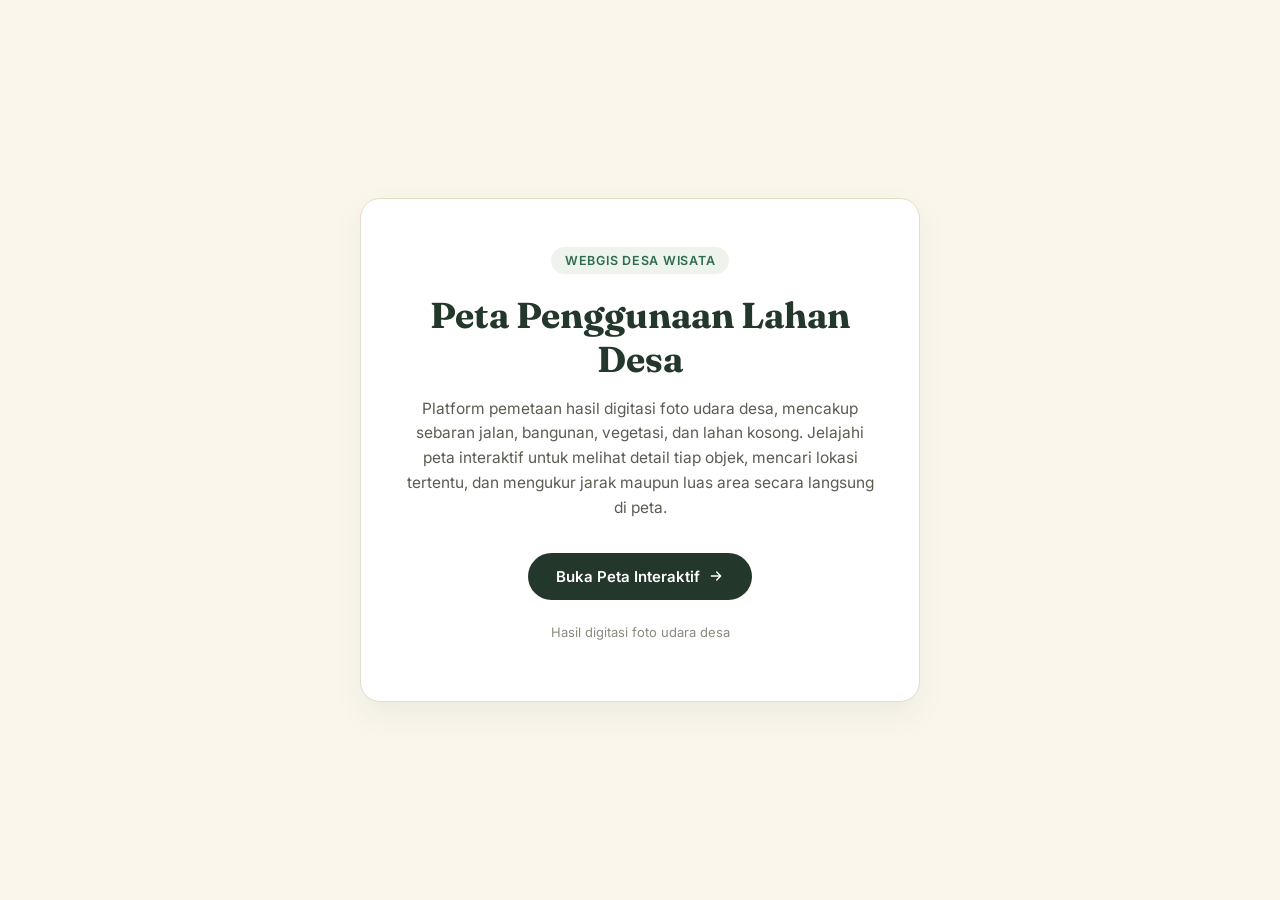
==== index.html @ 990e40d7 "tambah homepage" ====
<!doctype html>
<html lang="id">
<head>
<meta charset="utf-8">
<meta name="viewport" content="width=device-width, initial-scale=1">
<title>WebGIS Penggunaan Lahan Desa Wisata</title>

<link rel="preconnect" href="https://fonts.googleapis.com">
<link rel="preconnect" href="https://fonts.gstatic.com" crossorigin>
<link href="https://fonts.googleapis.com/css2?family=Fraunces:opsz,wght@9..144,500;9..144,700&family=Inter:wght@400;500;600&display=swap" rel="stylesheet">

<style>
  :root {
    --krem: #faf6ec;
    --hijau-tua: #23372b;
    --hijau: #2f6b4f;
    --teks: #2b2b26;
    --teks-muda: #5c5c52;
    --garis: #e3ddc9;
  }

  * { box-sizing: border-box; }

  html, body {
    height: 100%;
    margin: 0;
  }

  body {
    font-family: 'Inter', system-ui, sans-serif;
    background: var(--krem);
    color: var(--teks);
    display: flex;
    align-items: center;
    justify-content: center;
    padding: 24px;
  }

  .kartu {
    max-width: 560px;
    width: 100%;
    background: #fff;
    border: 1px solid var(--garis);
    border-radius: 20px;
    padding: 48px 40px;
    text-align: center;
    box-shadow: 0 12px 32px rgba(35, 55, 43, 0.06);
  }

  .lencana {
    display: inline-block;
    font-size: 12.5px;
    font-weight: 600;
    letter-spacing: .06em;
    text-transform: uppercase;
    color: var(--hijau);
    background: #eef4ec;
    border-radius: 999px;
    padding: 6px 14px;
    margin-bottom: 20px;
  }

  h1 {
    font-family: 'Fraunces', serif;
    font-weight: 700;
    font-size: clamp(28px, 4vw, 36px);
    line-height: 1.2;
    margin: 0 0 16px;
    color: var(--hijau-tua);
  }

  p.deskripsi {
    font-size: 15.5px;
    line-height: 1.6;
    color: var(--teks-muda);
    margin: 0 0 32px;
  }

  .tombol {
    display: inline-flex;
    align-items: center;
    gap: 8px;
    background: var(--hijau-tua);
    color: #fff;
    text-decoration: none;
    font-weight: 600;
    font-size: 15px;
    padding: 14px 28px;
    border-radius: 999px;
    transition: background .15s ease, transform .15s ease;
  }

  .tombol:hover {
    background: var(--hijau);
    transform: translateY(-1px);
  }

  .tombol svg {
    width: 16px;
    height: 16px;
  }

  .keterangan {
    margin-top: 24px;
    font-size: 13px;
    color: #8a8a7e;
  }
</style>
</head>
<body>

  <main class="kartu">
    <span class="lencana">WebGIS Desa Wisata</span>
    <h1>Peta Penggunaan Lahan Desa</h1>
    <p class="deskripsi">
      Platform pemetaan hasil digitasi foto udara desa, mencakup sebaran
      jalan, bangunan, vegetasi, dan lahan kosong. Jelajahi peta interaktif
      untuk melihat detail tiap objek, mencari lokasi tertentu, dan mengukur
      jarak maupun luas area secara langsung di peta.
    </p>
    <a class="tombol" href="peta.html">
      Buka Peta Interaktif
      <svg viewBox="0 0 24 24" fill="none" stroke="currentColor" stroke-width="2"
           stroke-linecap="round" stroke-linejoin="round">
        <path d="M5 12h14M13 6l6 6-6 6"/>
      </svg>
    </a>
    <p class="keterangan">Hasil digitasi foto udara desa</p>
  </main>

</body>
</html>
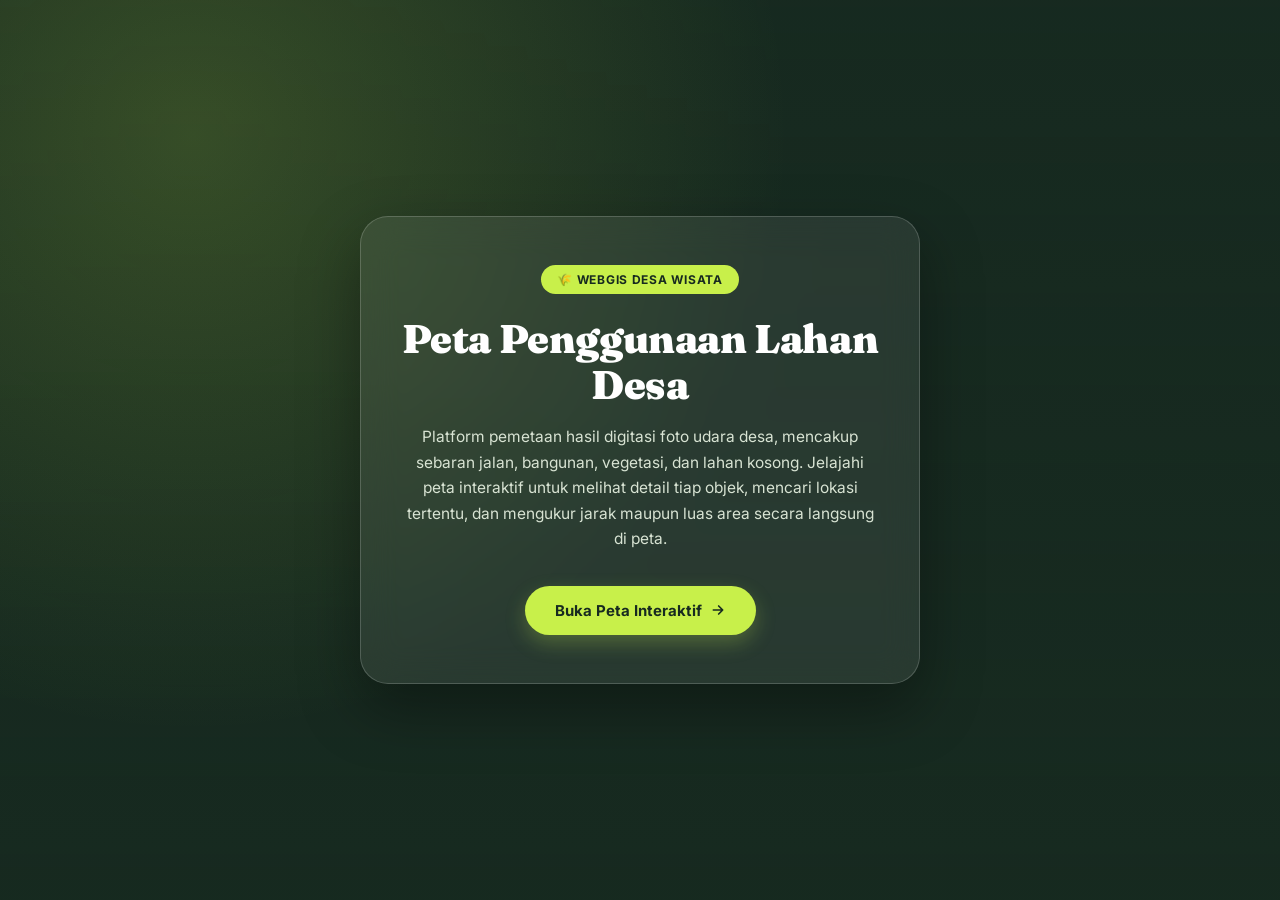
==== commit 3d3314e3: "ganti background" ====
--- a/index.html
+++ b/index.html
@@ -7,16 +7,16 @@
 
 <link rel="preconnect" href="https://fonts.googleapis.com">
 <link rel="preconnect" href="https://fonts.gstatic.com" crossorigin>
-<link href="https://fonts.googleapis.com/css2?family=Fraunces:opsz,wght@9..144,500;9..144,700&family=Inter:wght@400;500;600&display=swap" rel="stylesheet">
+<link href="https://fonts.googleapis.com/css2?family=Fraunces:opsz,wght@9..144,500;9..144,700;9..144,900&family=Inter:wght@400;500;600;700&display=swap" rel="stylesheet">
 
 <style>
   :root {
     --krem: #faf6ec;
-    --hijau-tua: #23372b;
+    --hijau-tua: #172a20;
     --hijau: #2f6b4f;
-    --teks: #2b2b26;
-    --teks-muda: #5c5c52;
-    --garis: #e3ddc9;
+    --aksen: #c8f04a;
+    --teks-muda: #d8e3d3;
+    --garis: rgba(255,255,255,.18);
   }
 
   * { box-sizing: border-box; }
@@ -28,71 +28,106 @@
 
   body {
     font-family: 'Inter', system-ui, sans-serif;
-    background: var(--krem);
-    color: var(--teks);
+    color: #fff;
+    min-height: 100vh;
     display: flex;
     align-items: center;
     justify-content: center;
     padding: 24px;
+    position: relative;
+    overflow-x: hidden;
+    background: var(--hijau-tua);
+  }
+
+  /* foto latar */
+  body::before {
+    content: '';
+    position: fixed;
+    inset: 0;
+    background-image: url('https://images.unsplash.com/photo-1559628233-100c798642d4?fm=jpg&q=80&w=2400&auto=format&fit=crop');
+    background-size: cover;
+    background-position: center;
+    opacity: .38;
+    filter: saturate(1.1);
+    z-index: 0;
+  }
+
+  /* gradasi biar kartu tetap kebaca */
+  body::after {
+    content: '';
+    position: fixed;
+    inset: 0;
+    background:
+      radial-gradient(circle at 15% 15%, rgba(200,240,74,.18), transparent 45%),
+      linear-gradient(180deg, rgba(23,42,32,.65) 0%, rgba(23,42,32,.92) 100%);
+    z-index: 0;
   }
 
   .kartu {
+    position: relative;
+    z-index: 1;
     max-width: 560px;
     width: 100%;
-    background: #fff;
+    background: rgba(255,255,255,.08);
     border: 1px solid var(--garis);
-    border-radius: 20px;
+    border-radius: 28px;
     padding: 48px 40px;
     text-align: center;
-    box-shadow: 0 12px 32px rgba(35, 55, 43, 0.06);
+    backdrop-filter: blur(18px);
+    -webkit-backdrop-filter: blur(18px);
+    box-shadow: 0 24px 60px rgba(0,0,0,.35);
   }
 
   .lencana {
-    display: inline-block;
-    font-size: 12.5px;
-    font-weight: 600;
+    display: inline-flex;
+    align-items: center;
+    gap: 6px;
+    font-size: 12px;
+    font-weight: 700;
     letter-spacing: .06em;
     text-transform: uppercase;
-    color: var(--hijau);
-    background: #eef4ec;
+    color: var(--hijau-tua);
+    background: var(--aksen);
     border-radius: 999px;
-    padding: 6px 14px;
-    margin-bottom: 20px;
+    padding: 7px 16px;
+    margin-bottom: 22px;
   }
 
   h1 {
     font-family: 'Fraunces', serif;
-    font-weight: 700;
-    font-size: clamp(28px, 4vw, 36px);
-    line-height: 1.2;
+    font-weight: 900;
+    font-size: clamp(30px, 5vw, 40px);
+    line-height: 1.15;
     margin: 0 0 16px;
-    color: var(--hijau-tua);
+    color: #fff;
+    letter-spacing: -.01em;
   }
 
   p.deskripsi {
     font-size: 15.5px;
-    line-height: 1.6;
+    line-height: 1.65;
     color: var(--teks-muda);
-    margin: 0 0 32px;
+    margin: 0 0 34px;
   }
 
   .tombol {
     display: inline-flex;
     align-items: center;
     gap: 8px;
-    background: var(--hijau-tua);
-    color: #fff;
+    background: var(--aksen);
+    color: var(--hijau-tua);
     text-decoration: none;
-    font-weight: 600;
+    font-weight: 700;
     font-size: 15px;
-    padding: 14px 28px;
+    padding: 15px 30px;
     border-radius: 999px;
-    transition: background .15s ease, transform .15s ease;
+    transition: transform .15s ease, box-shadow .15s ease;
+    box-shadow: 0 8px 20px rgba(200,240,74,.25);
   }
 
   .tombol:hover {
-    background: var(--hijau);
-    transform: translateY(-1px);
+    transform: translateY(-2px) scale(1.02);
+    box-shadow: 0 12px 28px rgba(200,240,74,.35);
   }
 
   .tombol svg {
@@ -101,16 +136,16 @@
   }
 
   .keterangan {
-    margin-top: 24px;
-    font-size: 13px;
-    color: #8a8a7e;
+    margin-top: 22px;
+    font-size: 12.5px;
+    color: rgba(255,255,255,.5);
   }
 </style>
 </head>
 <body>
 
   <main class="kartu">
-    <span class="lencana">WebGIS Desa Wisata</span>
+    <span class="lencana">🌾 WebGIS Desa Wisata</span>
     <h1>Peta Penggunaan Lahan Desa</h1>
     <p class="deskripsi">
       Platform pemetaan hasil digitasi foto udara desa, mencakup sebaran
@@ -120,12 +155,11 @@
     </p>
     <a class="tombol" href="peta.html">
       Buka Peta Interaktif
-      <svg viewBox="0 0 24 24" fill="none" stroke="currentColor" stroke-width="2"
+      <svg viewBox="0 0 24 24" fill="none" stroke="currentColor" stroke-width="2.5"
            stroke-linecap="round" stroke-linejoin="round">
         <path d="M5 12h14M13 6l6 6-6 6"/>
       </svg>
     </a>
-    <p class="keterangan">Hasil digitasi foto udara desa</p>
   </main>
 
 </body>
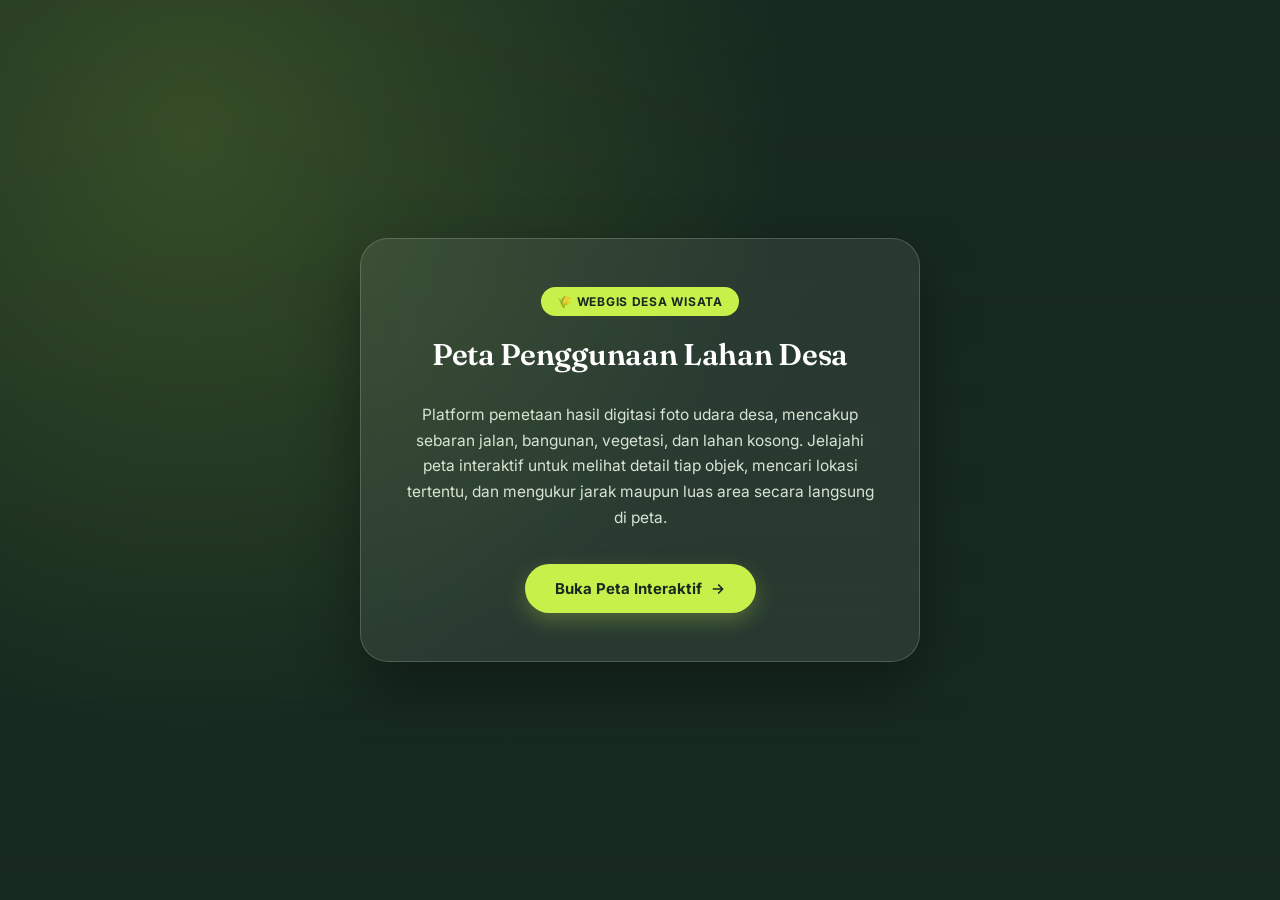
==== commit aa8c24de: "ganti style homepage" ====
--- a/index.html
+++ b/index.html
@@ -47,7 +47,7 @@
     background-image: url('https://images.unsplash.com/photo-1559628233-100c798642d4?fm=jpg&q=80&w=2400&auto=format&fit=crop');
     background-size: cover;
     background-position: center;
-    opacity: .38;
+    opacity: 1;
     filter: saturate(1.1);
     z-index: 0;
   }
@@ -95,10 +95,10 @@
 
   h1 {
     font-family: 'Fraunces', serif;
-    font-weight: 900;
-    font-size: clamp(30px, 5vw, 40px);
+    font-weight: 600;
+    font-size: clamp(30px, 5vw, 30px);
     line-height: 1.15;
-    margin: 0 0 16px;
+    margin: 0 0 30px;
     color: #fff;
     letter-spacing: -.01em;
   }
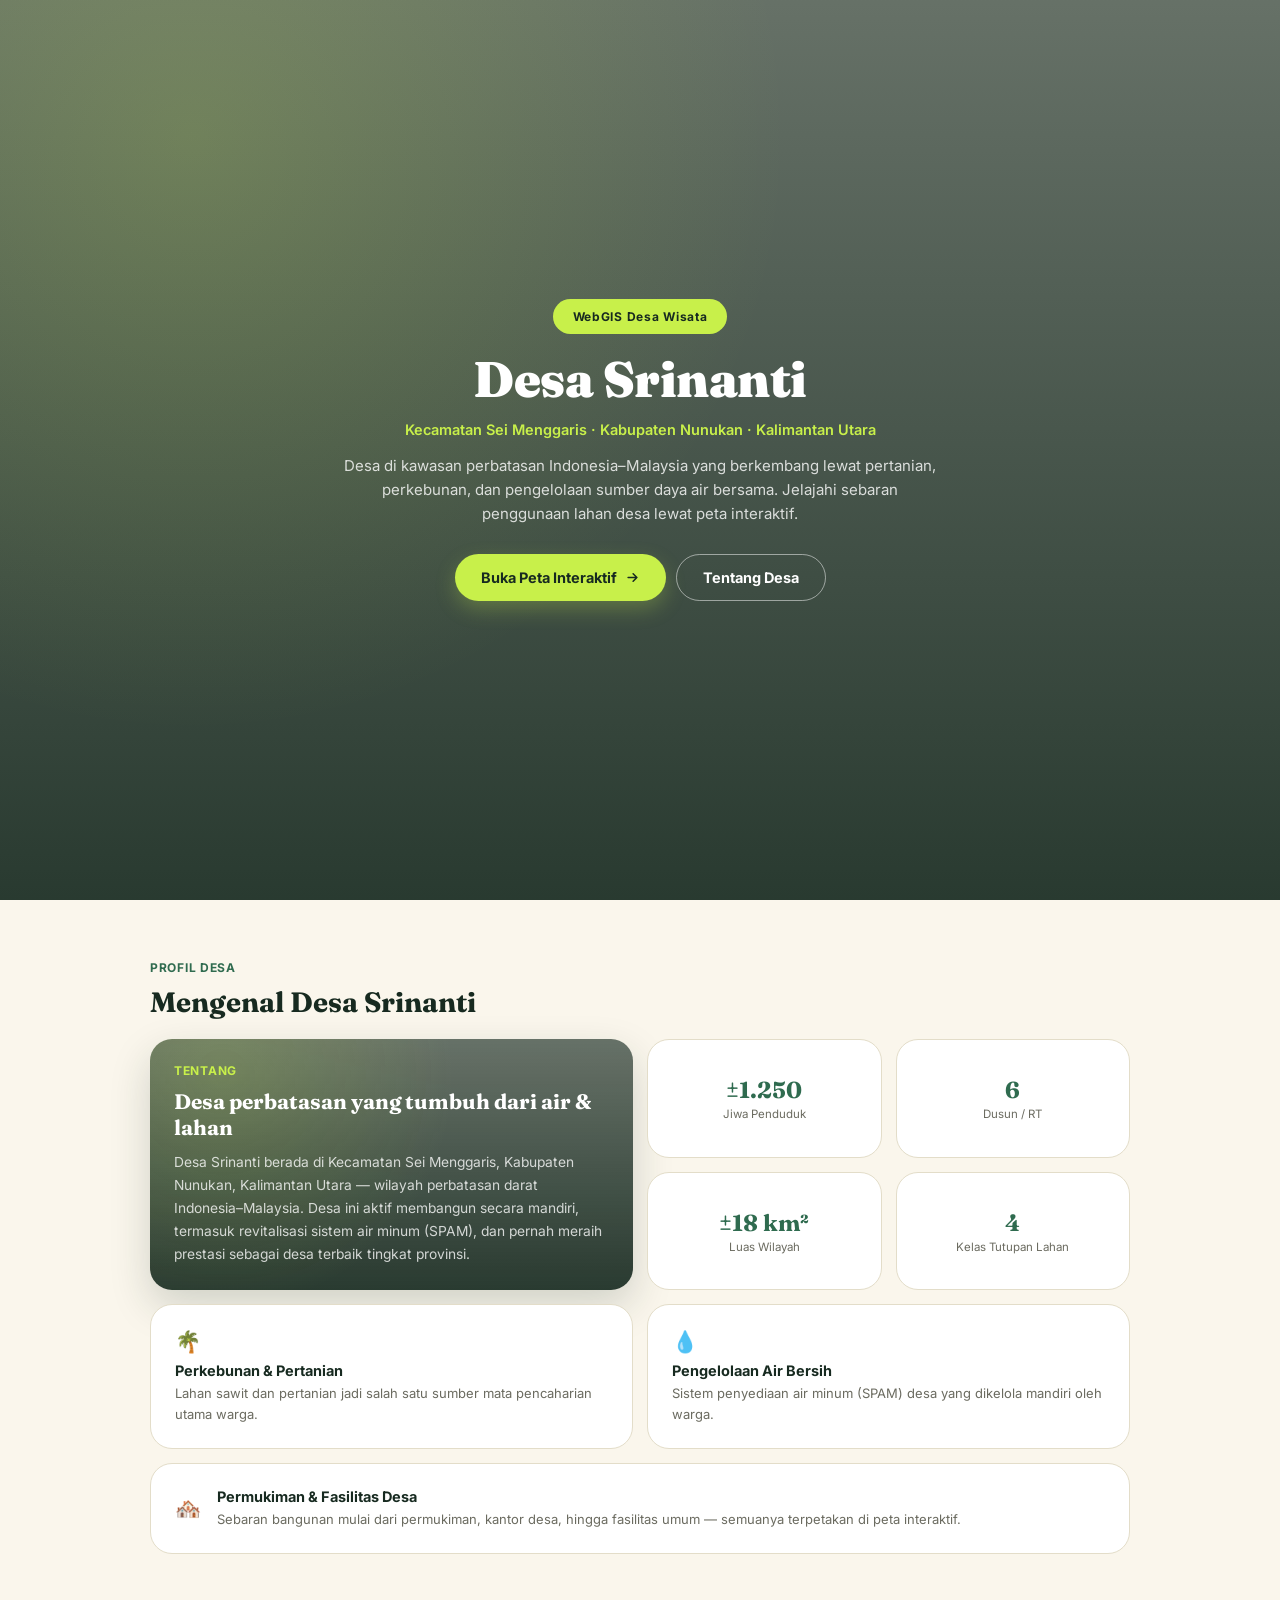
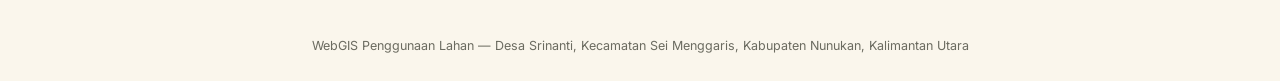
==== commit 7ee86078: "homepage update" ====
--- a/index.html
+++ b/index.html
@@ -3,7 +3,7 @@
 <head>
 <meta charset="utf-8">
 <meta name="viewport" content="width=device-width, initial-scale=1">
-<title>WebGIS Penggunaan Lahan Desa Wisata</title>
+<title>Desa Srinanti — WebGIS Penggunaan Lahan</title>
 
 <link rel="preconnect" href="https://fonts.googleapis.com">
 <link rel="preconnect" href="https://fonts.gstatic.com" crossorigin>
@@ -15,152 +15,256 @@
     --hijau-tua: #172a20;
     --hijau: #2f6b4f;
     --aksen: #c8f04a;
-    --teks-muda: #d8e3d3;
-    --garis: rgba(255,255,255,.18);
+    --teks: #2b2b26;
+    --teks-muda: #6b6b60;
+    --garis: #e3ddc9;
   }
 
   * { box-sizing: border-box; }
-
-  html, body {
-    height: 100%;
-    margin: 0;
-  }
-
-  body {
-    font-family: 'Inter', system-ui, sans-serif;
-    color: #fff;
+  html { scroll-behavior: smooth; }
+  body { margin: 0; font-family: 'Inter', system-ui, sans-serif; color: var(--teks); background: var(--krem); }
+
+  h1, h2 { font-family: 'Fraunces', serif; margin: 0; }
+  img { max-width: 100%; display: block; }
+
+  .wadah { max-width: 980px; margin: 0 auto; padding: 0 20px; }
+
+  /* ------------------------------------------------------------ hero */
+
+  .hero {
+    position: relative;
     min-height: 100vh;
     display: flex;
     align-items: center;
     justify-content: center;
+    text-align: center;
+    color: #fff;
     padding: 24px;
-    position: relative;
-    overflow-x: hidden;
-    background: var(--hijau-tua);
-  }
-
-  /* foto latar */
-  body::before {
+    overflow: hidden;
+  }
+
+  .hero::before {
     content: '';
-    position: fixed;
-    inset: 0;
+    position: absolute; inset: 0;
     background-image: url('https://images.unsplash.com/photo-1559628233-100c798642d4?fm=jpg&q=80&w=2400&auto=format&fit=crop');
     background-size: cover;
     background-position: center;
     opacity: 1;
-    filter: saturate(1.1);
-    z-index: 0;
-  }
-
-  /* gradasi biar kartu tetap kebaca */
-  body::after {
+  }
+
+  .hero::after {
     content: '';
-    position: fixed;
-    inset: 0;
+    position: absolute; inset: 0;
     background:
       radial-gradient(circle at 15% 15%, rgba(200,240,74,.18), transparent 45%),
       linear-gradient(180deg, rgba(23,42,32,.65) 0%, rgba(23,42,32,.92) 100%);
-    z-index: 0;
-  }
-
-  .kartu {
-    position: relative;
-    z-index: 1;
-    max-width: 560px;
-    width: 100%;
-    background: rgba(255,255,255,.08);
-    border: 1px solid var(--garis);
-    border-radius: 28px;
-    padding: 48px 40px;
-    text-align: center;
-    backdrop-filter: blur(18px);
-    -webkit-backdrop-filter: blur(18px);
-    box-shadow: 0 24px 60px rgba(0,0,0,.35);
-  }
+  }
+
+  .hero-isi { position: relative; z-index: 1; max-width: 600px; }
 
   .lencana {
-    display: inline-flex;
-    align-items: center;
-    gap: 6px;
-    font-size: 12px;
-    font-weight: 700;
-    letter-spacing: .06em;
-    text-transform: uppercase;
-    color: var(--hijau-tua);
-    background: var(--aksen);
-    border-radius: 999px;
-    padding: 7px 16px;
-    margin-bottom: 22px;
-  }
-
-  h1 {
-    font-family: 'Fraunces', serif;
-    font-weight: 600;
-    font-size: clamp(30px, 5vw, 30px);
-    line-height: 1.15;
-    margin: 0 0 30px;
-    color: #fff;
-    letter-spacing: -.01em;
-  }
-
-  p.deskripsi {
-    font-size: 15.5px;
-    line-height: 1.65;
-    color: var(--teks-muda);
-    margin: 0 0 34px;
+    display: inline-flex; align-items: center; gap: 6px;
+    font-size: 12px; font-weight: 700; letter-spacing: .06em;
+    color: var(--hijau-tua); background: var(--aksen);
+    border-radius: 999px; padding: 10px 20px; margin-bottom: 18px;
+  }
+
+  .hero h1 {
+    font-weight: 900; font-size: clamp(34px, 6vw, 50px); line-height: 1.08;
+    letter-spacing: -.01em; margin-bottom: 10px;
+  }
+
+  .hero .lokasi {
+    font-size: 14.5px; color: var(--aksen); font-weight: 600; margin-bottom: 16px;
+  }
+
+  .hero p.tagline {
+    font-size: 15px; line-height: 1.6; color: rgba(255,255,255,.8); margin: 0 0 28px;
   }
 
   .tombol {
-    display: inline-flex;
-    align-items: center;
-    gap: 8px;
-    background: var(--aksen);
-    color: var(--hijau-tua);
-    text-decoration: none;
-    font-weight: 700;
-    font-size: 15px;
-    padding: 15px 30px;
-    border-radius: 999px;
+    display: inline-flex; align-items: center; gap: 8px;
+    background: var(--aksen); color: var(--hijau-tua);
+    text-decoration: none; font-weight: 700; font-size: 14.5px;
+    padding: 14px 26px; border-radius: 999px;
     transition: transform .15s ease, box-shadow .15s ease;
     box-shadow: 0 8px 20px rgba(200,240,74,.25);
   }
-
-  .tombol:hover {
-    transform: translateY(-2px) scale(1.02);
-    box-shadow: 0 12px 28px rgba(200,240,74,.35);
-  }
-
-  .tombol svg {
-    width: 16px;
-    height: 16px;
-  }
-
-  .keterangan {
-    margin-top: 22px;
-    font-size: 12.5px;
-    color: rgba(255,255,255,.5);
+  .tombol:hover { transform: translateY(-2px) scale(1.02); box-shadow: 0 12px 28px rgba(200,240,74,.35); }
+  .tombol svg { width: 15px; height: 15px; }
+
+  .tombol.garis {
+    background: transparent; color: #fff; border: 1.5px solid rgba(255,255,255,.5);
+    box-shadow: none;
+  }
+  .tombol.garis:hover { background: rgba(255,255,255,.1); border-color: #fff; }
+
+  .hero-tombol { display: flex; gap: 10px; justify-content: center; flex-wrap: wrap; }
+
+  /* ------------------------------------------------------------ label section */
+
+  .label-section {
+    display: inline-block; font-size: 12px; font-weight: 700; letter-spacing: .06em;
+    text-transform: uppercase; color: var(--hijau); margin-bottom: 10px;
+  }
+
+  /* ------------------------------------------------------------ bento: gabungan tentang + statistik + potensi */
+
+  .bento-wadah { padding: 56px 0; }
+
+  .bento {
+    display: grid;
+    grid-template-columns: repeat(4, 1fr);
+    gap: 14px;
+    margin-top: 20px;
+  }
+
+  .bento > * {
+    border-radius: 22px;
+    padding: 24px;
+    transition: transform .18s ease, box-shadow .18s ease;
+  }
+  .bento > *:hover { transform: translateY(-3px); }
+
+  .b-tentang {
+    grid-column: span 2;
+    grid-row: span 2;
+    background: 
+      radial-gradient(circle at 15% 15%, rgba(200,240,74,.18), transparent 50%),
+      linear-gradient(180deg, rgba(23,42,32,.65) 0%, rgba(23,42,32,.92) 100%);
+    color: #fff;
+    display: flex;
+    flex-direction: column;
+    justify-content: center;
+    box-shadow: 0 16px 40px rgba(23,42,32,.18);
+  }
+  .b-tentang .label-section { color: var(--aksen); }
+  .b-tentang h2 { color: #fff; font-size: 21px; font-weight: 700; margin-bottom: 10px; line-height: 1.25; }
+  .b-tentang p { font-size: 13.8px; line-height: 1.68; color: rgba(255,255,255,.78); margin: 0; }
+
+  .b-stat {
+    background: #fff;
+    border: 1px solid var(--garis);
+    text-align: center;
+    display: flex;
+    flex-direction: column;
+    align-items: center;
+    justify-content: center;
+    gap: 3px;
+  }
+  .b-stat .angka { font-family: 'Fraunces', serif; font-weight: 700; font-size: 23px; color: var(--hijau); }
+  .b-stat .keterangan { font-size: 11.5px; color: var(--teks-muda); }
+
+  .b-potensi {
+    background: #fff;
+    border: 1px solid var(--garis);
+  }
+  .b-potensi.lebar2 { grid-column: span 2; }
+  .b-potensi.lebar4 {
+    grid-column: span 4;
+    display: flex;
+    align-items: center;
+    gap: 16px;
+  }
+  .b-potensi .ikon { font-size: 21px; margin-bottom: 8px; }
+  .b-potensi.lebar4 .ikon { margin-bottom: 0; flex-shrink: 0; }
+  .b-potensi h3 { font-family: 'Inter', sans-serif; font-size: 14.5px; font-weight: 700; margin: 0 0 4px; color: var(--hijau-tua); }
+  .b-potensi p { font-size: 13px; line-height: 1.55; color: var(--teks-muda); margin: 0; }
+
+  .catatan-dummy { font-size: 12px; color: var(--teks-muda); opacity: .6; margin-top: 14px; }
+
+  @media (max-width: 720px) {
+    .bento { grid-template-columns: repeat(2, 1fr); }
+    .b-tentang { grid-column: span 2; grid-row: auto; }
+    .b-potensi.lebar4 { grid-column: span 2; }
+  }
+
+  footer {
+    text-align: center; padding: 28px 20px; font-size: 12.5px; color: var(--teks-muda);
   }
 </style>
 </head>
 <body>
 
-  <main class="kartu">
-    <span class="lencana">🌾 WebGIS Desa Wisata</span>
-    <h1>Peta Penggunaan Lahan Desa</h1>
-    <p class="deskripsi">
-      Platform pemetaan hasil digitasi foto udara desa, mencakup sebaran
-      jalan, bangunan, vegetasi, dan lahan kosong. Jelajahi peta interaktif
-      untuk melihat detail tiap objek, mencari lokasi tertentu, dan mengukur
-      jarak maupun luas area secara langsung di peta.
-    </p>
-    <a class="tombol" href="peta.html">
-      Buka Peta Interaktif
-      <svg viewBox="0 0 24 24" fill="none" stroke="currentColor" stroke-width="2.5"
-           stroke-linecap="round" stroke-linejoin="round">
-        <path d="M5 12h14M13 6l6 6-6 6"/>
-      </svg>
-    </a>
-  </main>
+  <!-- ============================================================ HERO -->
+  <header class="hero">
+    <div class="hero-isi">
+      <span class="lencana">WebGIS Desa Wisata</span>
+      <h1>Desa Srinanti</h1>
+      <p class="lokasi">Kecamatan Sei Menggaris · Kabupaten Nunukan · Kalimantan Utara</p>
+      <p class="tagline">
+        Desa di kawasan perbatasan Indonesia–Malaysia yang berkembang lewat
+        pertanian, perkebunan, dan pengelolaan sumber daya air bersama.
+        Jelajahi sebaran penggunaan lahan desa lewat peta interaktif.
+      </p>
+      <div class="hero-tombol">
+        <a class="tombol" href="peta.html">
+          Buka Peta Interaktif
+          <svg viewBox="0 0 24 24" fill="none" stroke="currentColor" stroke-width="2.5" stroke-linecap="round" stroke-linejoin="round"><path d="M5 12h14M13 6l6 6-6 6"/></svg>
+        </a>
+        <a class="tombol garis" href="#info">Tentang Desa</a>
+      </div>
+    </div>
+  </header>
+
+  <!-- ============================================================ BENTO: TENTANG + STATISTIK + POTENSI -->
+  <section id="info" class="wadah bento-wadah">
+    <span class="label-section">Profil Desa</span>
+    <h2 style="font-size: clamp(22px, 3.5vw, 28px); font-weight: 700; color: var(--hijau-tua);">Mengenal Desa Srinanti</h2>
+
+    <div class="bento">
+      <div class="b-tentang">
+        <span class="label-section">Tentang</span>
+        <h2>Desa perbatasan yang tumbuh dari air &amp; lahan</h2>
+        <p>
+          Desa Srinanti berada di Kecamatan Sei Menggaris, Kabupaten Nunukan,
+          Kalimantan Utara — wilayah perbatasan darat Indonesia–Malaysia.
+          Desa ini aktif membangun secara mandiri, termasuk revitalisasi
+          sistem air minum (SPAM), dan pernah meraih prestasi sebagai desa
+          terbaik tingkat provinsi.
+        </p>
+      </div>
+
+      <div class="b-stat">
+        <div class="angka">±1.250</div>
+        <div class="keterangan">Jiwa Penduduk</div>
+      </div>
+      <div class="b-stat">
+        <div class="angka">6</div>
+        <div class="keterangan">Dusun / RT</div>
+      </div>
+      <div class="b-stat">
+        <div class="angka">±18 km²</div>
+        <div class="keterangan">Luas Wilayah</div>
+      </div>
+      <div class="b-stat">
+        <div class="angka">4</div>
+        <div class="keterangan">Kelas Tutupan Lahan</div>
+      </div>
+
+      <div class="b-potensi lebar2">
+        <div class="ikon">🌴</div>
+        <h3>Perkebunan &amp; Pertanian</h3>
+        <p>Lahan sawit dan pertanian jadi salah satu sumber mata pencaharian utama warga.</p>
+      </div>
+      <div class="b-potensi lebar2">
+        <div class="ikon">💧</div>
+        <h3>Pengelolaan Air Bersih</h3>
+        <p>Sistem penyediaan air minum (SPAM) desa yang dikelola mandiri oleh warga.</p>
+      </div>
+      <div class="b-potensi lebar4">
+        <div class="ikon">🏘️</div>
+        <div>
+          <h3>Permukiman &amp; Fasilitas Desa</h3>
+          <p>Sebaran bangunan mulai dari permukiman, kantor desa, hingga fasilitas umum — semuanya terpetakan di peta interaktif.</p>
+        </div>
+      </div>
+    </div>
+  </section>
+
+  <footer>
+    WebGIS Penggunaan Lahan — Desa Srinanti, Kecamatan Sei Menggaris, Kabupaten Nunukan, Kalimantan Utara
+  </footer>
 
 </body>
 </html>
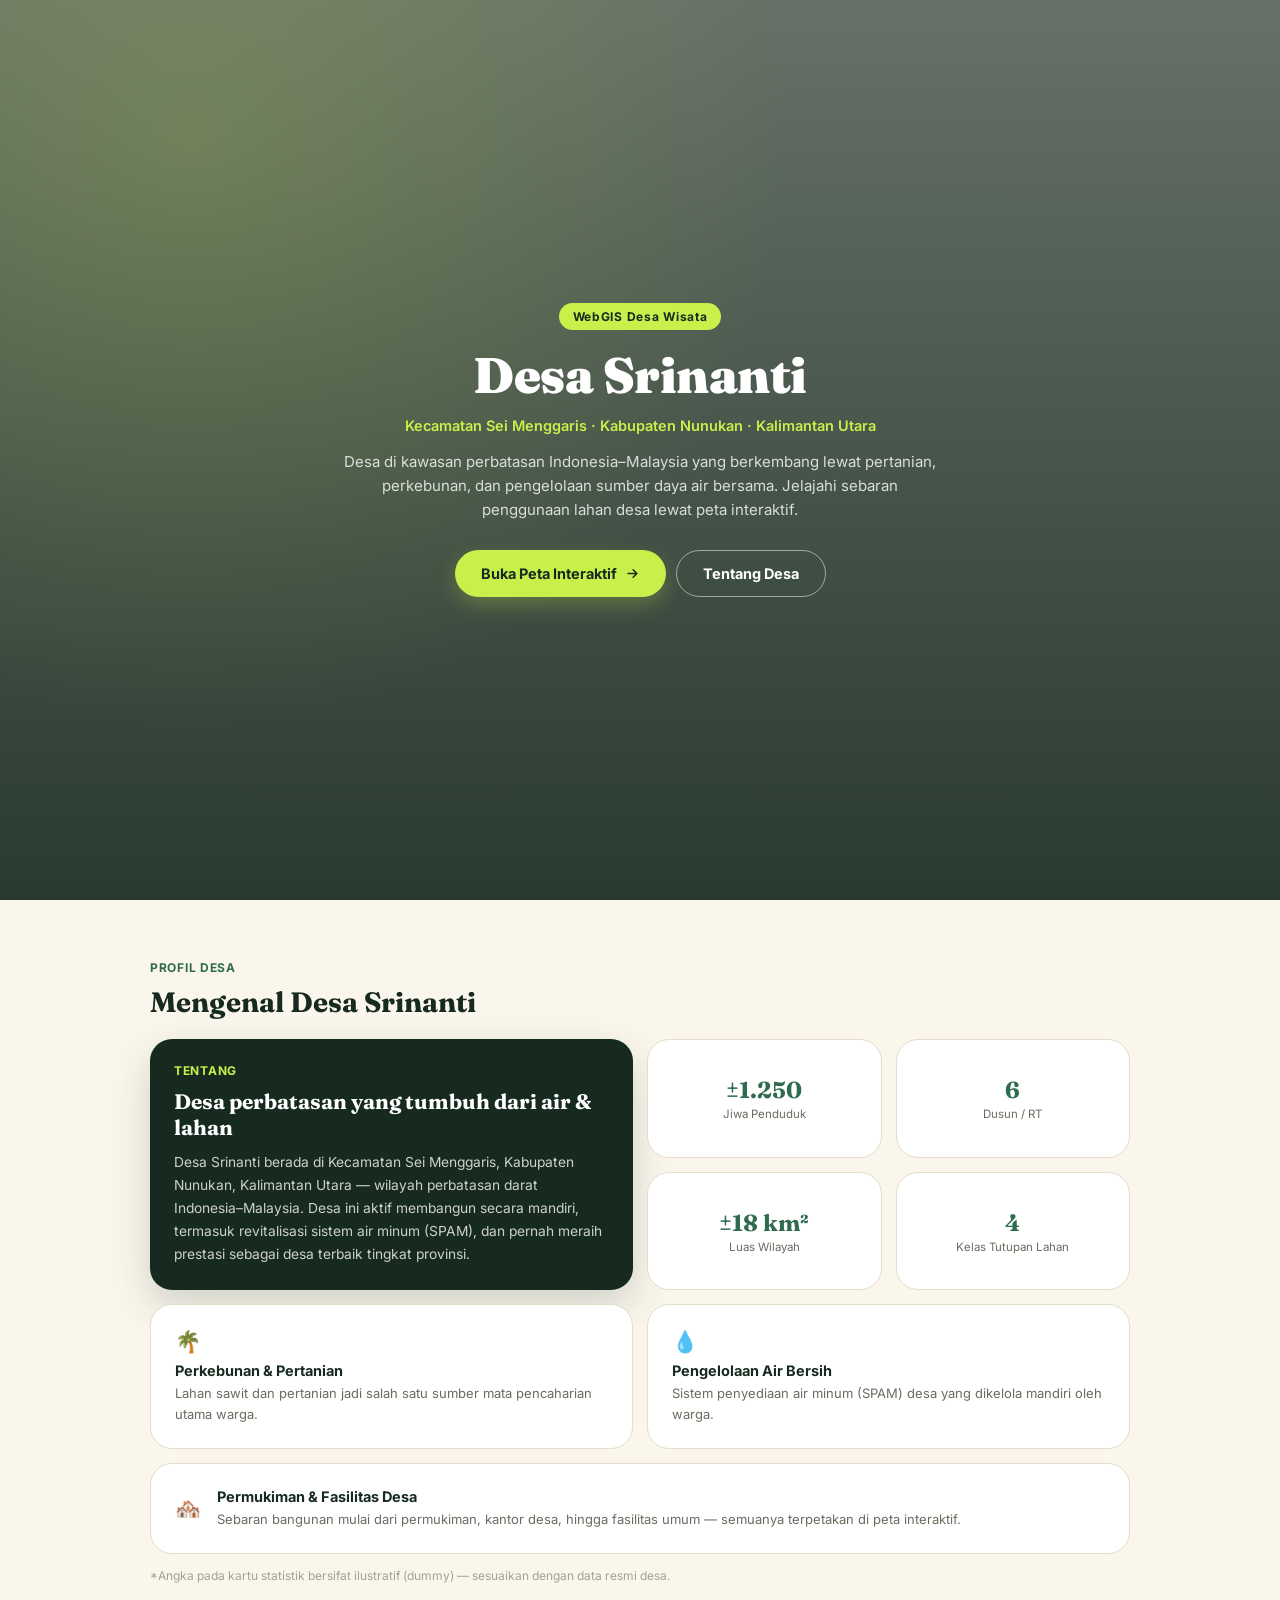
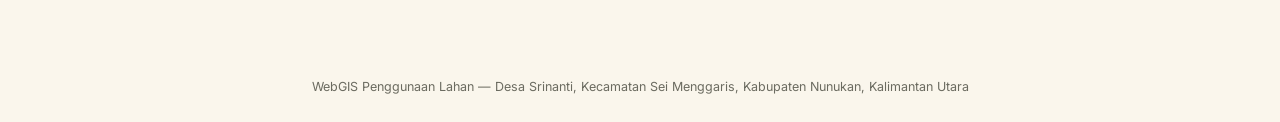
==== commit fd7cc9bd: "update homepage" ====
--- a/index.html
+++ b/index.html
@@ -28,6 +28,11 @@
   img { max-width: 100%; display: block; }
 
   .wadah { max-width: 980px; margin: 0 auto; padding: 0 20px; }
+
+  /* skala wadah lebih lega di layar besar */
+  @media (min-width: 1400px) {
+    .wadah { max-width: 1100px; }
+  }
 
   /* ------------------------------------------------------------ hero */
 
@@ -66,7 +71,7 @@
     display: inline-flex; align-items: center; gap: 6px;
     font-size: 12px; font-weight: 700; letter-spacing: .06em;
     color: var(--hijau-tua); background: var(--aksen);
-    border-radius: 999px; padding: 10px 20px; margin-bottom: 18px;
+    border-radius: 999px; padding: 6px 14px; margin-bottom: 18px;
   }
 
   .hero h1 {
@@ -129,9 +134,7 @@
   .b-tentang {
     grid-column: span 2;
     grid-row: span 2;
-    background: 
-      radial-gradient(circle at 15% 15%, rgba(200,240,74,.18), transparent 50%),
-      linear-gradient(180deg, rgba(23,42,32,.65) 0%, rgba(23,42,32,.92) 100%);
+    background: var(--hijau-tua);
     color: #fff;
     display: flex;
     flex-direction: column;
@@ -173,10 +176,41 @@
 
   .catatan-dummy { font-size: 12px; color: var(--teks-muda); opacity: .6; margin-top: 14px; }
 
-  @media (max-width: 720px) {
-    .bento { grid-template-columns: repeat(2, 1fr); }
-    .b-tentang { grid-column: span 2; grid-row: auto; }
-    .b-potensi.lebar4 { grid-column: span 2; }
+  /* ============================================================ RESPONSIF */
+
+  /* ---- Tablet: 641px – 1024px ---- */
+  @media (max-width: 1024px) {
+    .wadah { padding: 0 32px; }
+    .hero { min-height: 76vh; }
+    .bento { grid-template-columns: repeat(3, 1fr); }
+    .b-tentang { grid-column: span 3; grid-row: auto; }
+    .b-stat { grid-column: span 1; }
+    .b-potensi.lebar2 { grid-column: span 3; }
+    .b-potensi.lebar4 { grid-column: span 3; }
+  }
+
+  /* ---- Mobile: <= 640px ---- */
+  @media (max-width: 640px) {
+    .wadah { padding: 0 24px; }
+    .hero { min-height: 82vh; padding: 20px 16px; }
+    .hero h1 { font-size: clamp(28px, 9vw, 36px); }
+    .hero p.tagline { font-size: 14px; }
+    .hero-tombol { flex-direction: column; width: 100%; }
+    .hero-tombol .tombol { width: 100%; justify-content: center; }
+
+    .bento-wadah { padding: 40px 0; }
+    .bento { grid-template-columns: repeat(2, 1fr); gap: 10px; }
+    .b-tentang { grid-column: span 2; padding: 22px; }
+    .b-tentang h2 { font-size: 19px; }
+    .b-stat { grid-column: span 1; padding: 18px 12px; }
+    .b-potensi.lebar2, .b-potensi.lebar4 { grid-column: span 2; }
+    .b-potensi.lebar4 { flex-direction: column; align-items: flex-start; }
+  }
+
+  /* ---- Mobile kecil: <= 380px, statistik ditumpuk 1 kolom ---- */
+  @media (max-width: 380px) {
+    .bento { grid-template-columns: 1fr; }
+    .b-tentang, .b-stat, .b-potensi.lebar2, .b-potensi.lebar4 { grid-column: span 1; }
   }
 
   footer {
@@ -260,6 +294,8 @@
         </div>
       </div>
     </div>
+
+    <p class="catatan-dummy">*Angka pada kartu statistik bersifat ilustratif (dummy) — sesuaikan dengan data resmi desa.</p>
   </section>
 
   <footer>
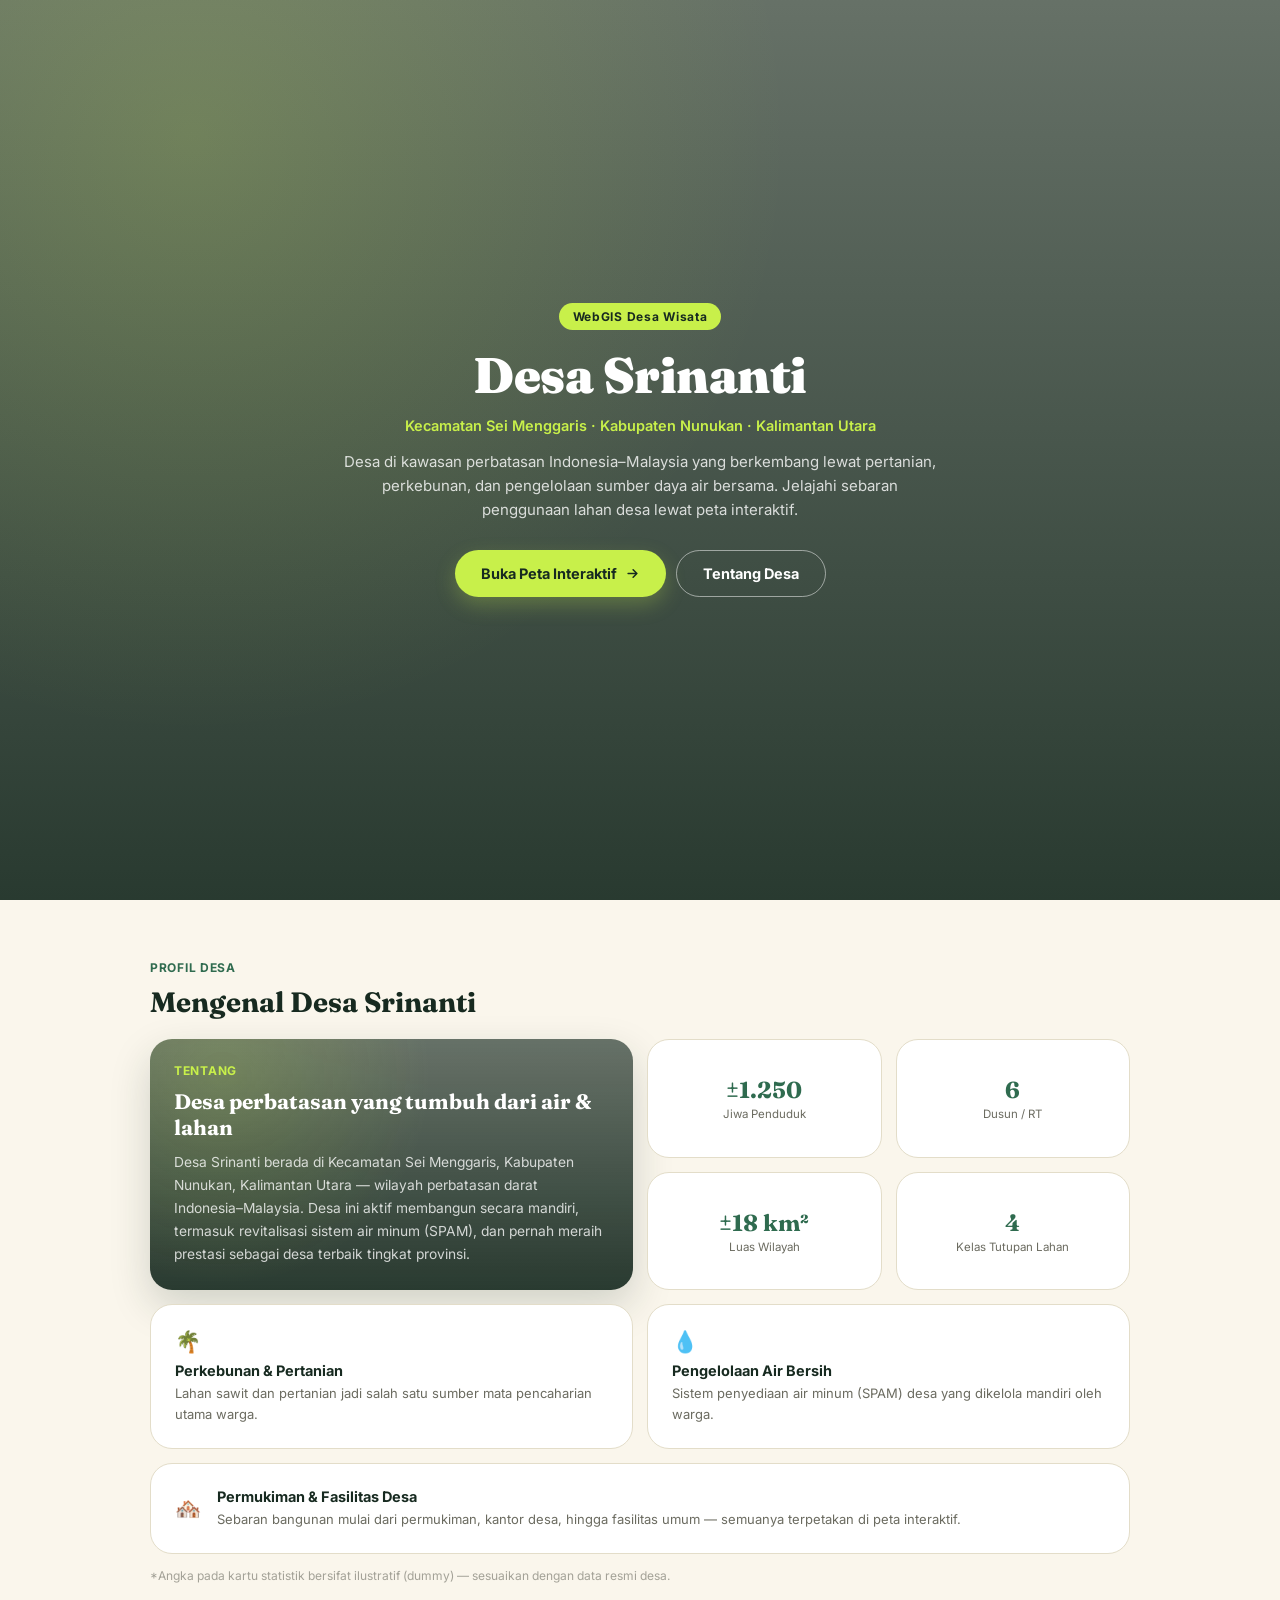
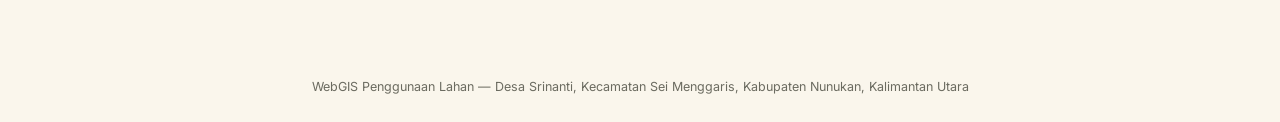
==== commit 996ba42e: "update homepage" ====
--- a/index.html
+++ b/index.html
@@ -134,7 +134,9 @@
   .b-tentang {
     grid-column: span 2;
     grid-row: span 2;
-    background: var(--hijau-tua);
+    background: 
+      radial-gradient(circle at 15% 15%, rgba(200,240,74,.18), transparent 45%),
+      linear-gradient(180deg, rgba(23,42,32,.65) 0%, rgba(23,42,32,.92) 100%);
     color: #fff;
     display: flex;
     flex-direction: column;
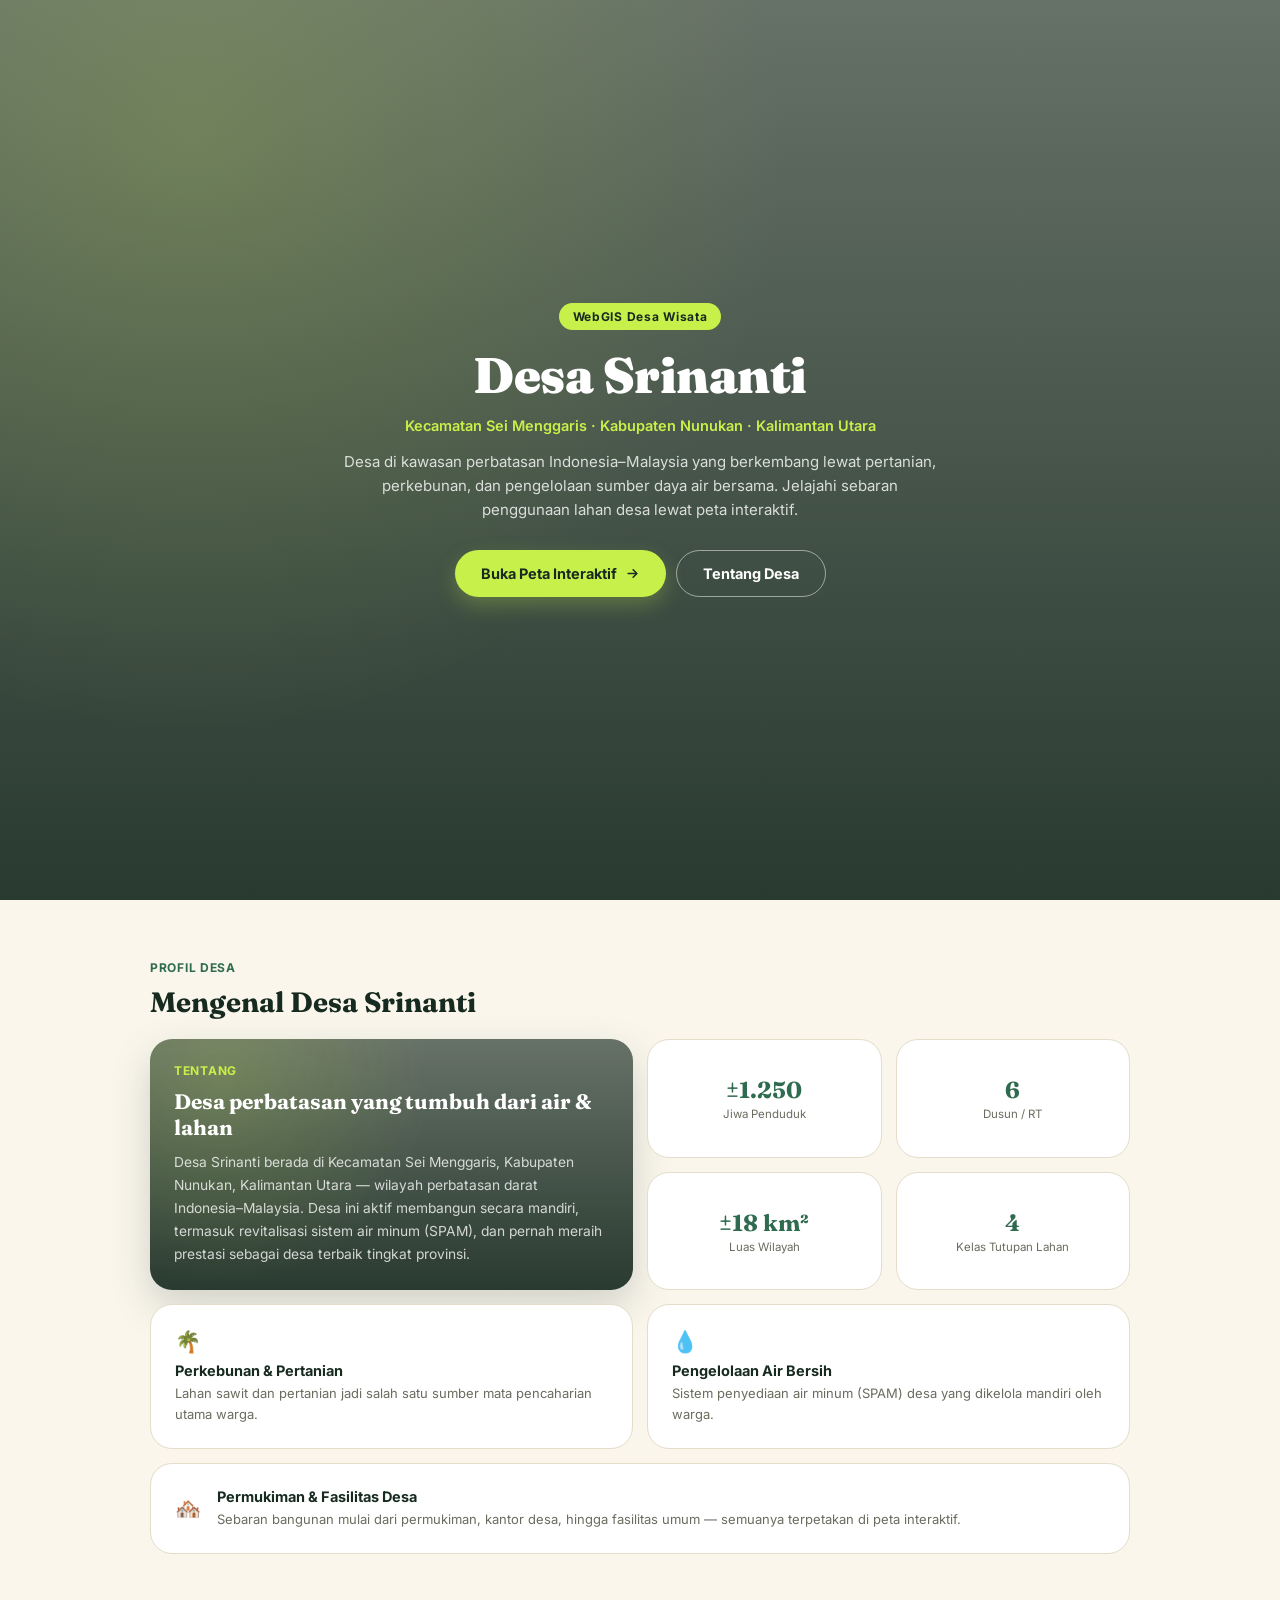
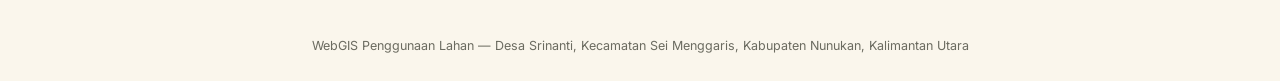
==== commit def4fc34: "update homepage" ====
--- a/index.html
+++ b/index.html
@@ -297,7 +297,6 @@
       </div>
     </div>
 
-    <p class="catatan-dummy">*Angka pada kartu statistik bersifat ilustratif (dummy) — sesuaikan dengan data resmi desa.</p>
   </section>
 
   <footer>
